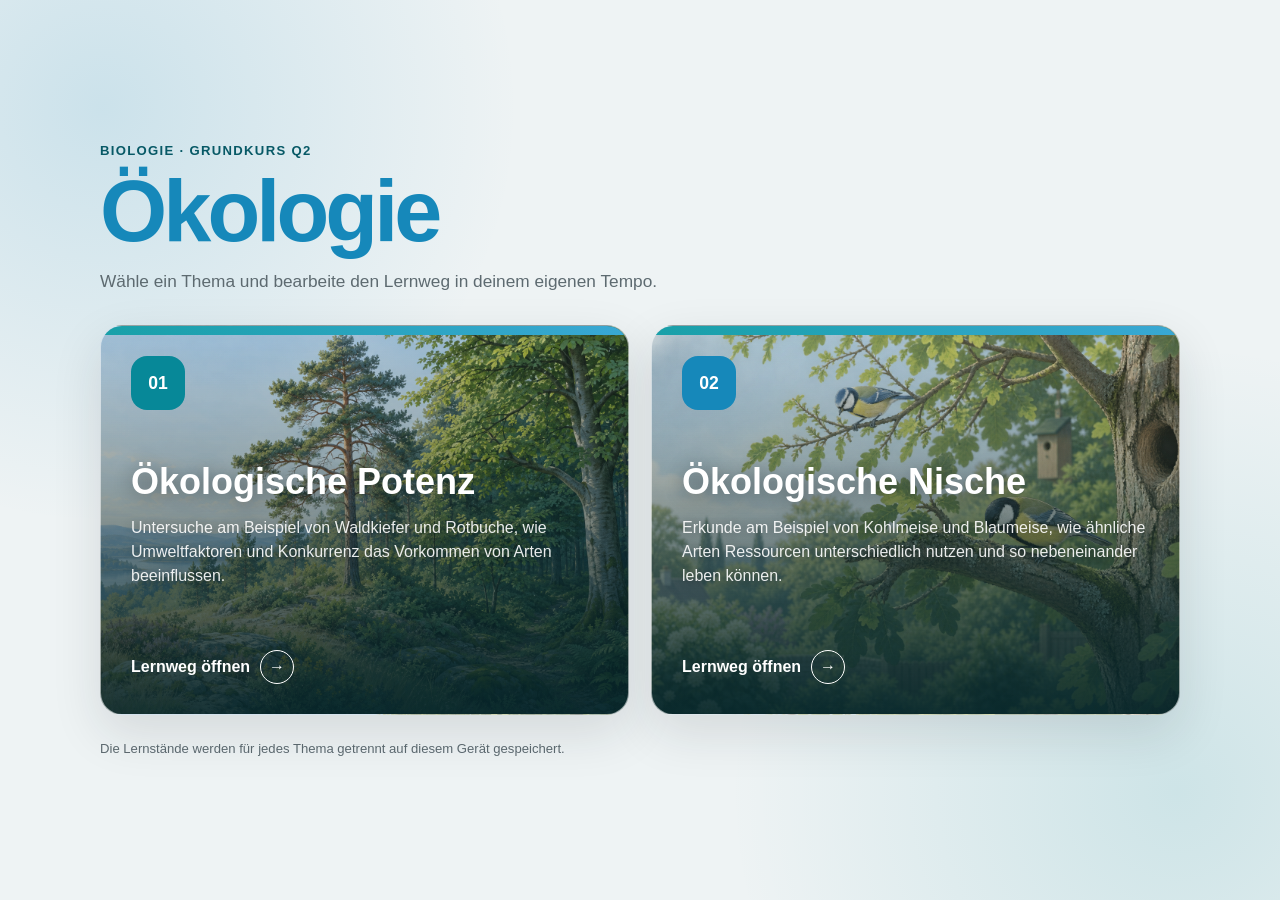
==== index.html @ fa89a808 "v1" ====
<!doctype html>
<html lang="de">
<head>
  <meta charset="utf-8">
  <meta name="viewport" content="width=device-width, initial-scale=1">
  <meta name="description" content="Interaktive Lernprogramme zu ökologischer Potenz und ökologischer Nische für den Biologieunterricht.">
  <title>Ökologie</title>
  <link rel="icon" type="image/svg+xml" href="data:image/svg+xml,%3Csvg xmlns='http://www.w3.org/2000/svg' viewBox='0 0 64 64'%3E%3Crect width='64' height='64' rx='14' fill='%23078898'/%3E%3Cpath d='M15 45c10-4 13-17 17-29 5 12 8 25 17 29H15Z' fill='%23fff'/%3E%3Ccircle cx='46' cy='18' r='6' fill='%231688ba'/%3E%3C/svg%3E">
  <style>
    :root { --ink:#17242a; --muted:#5d6a70; --petrol:#078898; --petrol-dark:#075966; --blue:#1688ba; --line:#d5dfe2; --surface:#fff; --background:#eef3f4; --shadow:0 18px 50px rgba(23,36,42,.12); }
    * { box-sizing:border-box; }
    body { min-height:100vh; margin:0; font-family:Arial,Helvetica,sans-serif; color:var(--ink); background:radial-gradient(circle at 8% 12%,rgba(22,136,186,.16),transparent 26rem),radial-gradient(circle at 92% 88%,rgba(7,136,152,.14),transparent 28rem),var(--background); font-size:16px; line-height:1.5; }
    .skip { position:absolute; left:-9999px; top:12px; z-index:10; padding:10px 14px; color:#fff; background:var(--petrol-dark); border-radius:8px; }
    .skip:focus { left:12px; }
    .page { width:min(1080px,calc(100% - 40px)); min-height:100vh; margin:auto; display:grid; align-content:center; padding:48px 0; }
    header { margin-bottom:30px; }
    .course { margin:0 0 8px; color:var(--petrol-dark); font-size:.82rem; font-weight:700; letter-spacing:.1em; text-transform:uppercase; }
    h1 { margin:0; color:var(--blue); font-size:clamp(2.6rem,8vw,5.4rem); line-height:.98; letter-spacing:-.045em; }
    .intro { max-width:680px; margin:16px 0 0; color:var(--muted); font-size:1.08rem; }
    .modules { display:grid; grid-template-columns:repeat(2,minmax(0,1fr)); gap:22px; }
    .module { position:relative; min-height:390px; padding:30px; overflow:hidden; display:flex; flex-direction:column; color:#fff; text-decoration:none; background-position:center; background-size:cover; border:1px solid rgba(255,255,255,.55); border-radius:22px; box-shadow:var(--shadow); isolation:isolate; transition:transform .2s ease,border-color .2s ease,box-shadow .2s ease; }
    .module:first-child { background-image:linear-gradient(180deg,rgba(5,37,42,.06) 0%,rgba(5,37,42,.32) 38%,rgba(5,37,42,.91) 100%),url("assets/kachel-oekologische-potenz.png"); }
    .module:nth-child(2) { background-image:linear-gradient(180deg,rgba(5,37,42,.05) 0%,rgba(5,37,42,.34) 38%,rgba(5,37,42,.92) 100%),url("assets/kachel-oekologische-nische.png"); }
    .module::before { content:""; position:absolute; inset:0 0 auto; height:9px; z-index:2; background:linear-gradient(90deg,#19a0a8,#39a8d4); }
    .module:hover { transform:translateY(-5px); border-color:#fff; box-shadow:0 26px 62px rgba(23,36,42,.24); }
    .module:focus-visible { outline:4px solid rgba(22,136,186,.28); outline-offset:4px; }
    .number { position:relative; z-index:1; width:54px; height:54px; display:grid; place-items:center; margin-bottom:52px; border-radius:16px; color:#fff; background:var(--petrol); font-size:1.1rem; font-weight:700; }
    .module:nth-child(2) .number { background:var(--blue); }
    .module h2 { position:relative; z-index:1; margin:0; color:#fff; font-size:clamp(1.65rem,3.2vw,2.25rem); line-height:1.12; text-shadow:0 2px 18px rgba(0,0,0,.38); }
    .module p { position:relative; z-index:1; max-width:34rem; margin:13px 0 25px; color:rgba(255,255,255,.9); text-shadow:0 1px 10px rgba(0,0,0,.32); }
    .start { position:relative; z-index:1; margin-top:auto; display:inline-flex; align-items:center; gap:10px; color:#fff; font-weight:700; }
    .arrow { width:34px; height:34px; display:grid; place-items:center; border:1px solid currentColor; border-radius:50%; transition:transform .2s ease,background .2s ease,color .2s ease; }
    .module:hover .arrow { transform:translateX(4px); color:var(--petrol-dark); background:#fff; }
    footer { margin-top:24px; color:var(--muted); font-size:.82rem; }
    @media (max-width:760px) { .page { width:min(100% - 28px,560px); padding:34px 0; align-content:start; } header { margin:22px 0 24px; } .modules { grid-template-columns:1fr; } .module { min-height:280px; padding:25px; } .number { margin-bottom:34px; } }
    @media (prefers-reduced-motion:reduce) { *,*::before,*::after { scroll-behavior:auto!important; transition:none!important; } }
  </style>
</head>
<body>
  <a class="skip" href="#module">Zu den Lernprogrammen</a>
  <main class="page">
    <header>
      <p class="course">Biologie · Grundkurs Q2</p>
      <h1>Ökologie</h1>
      <p class="intro">Wähle ein Thema und bearbeite den Lernweg in deinem eigenen Tempo.</p>
    </header>
    <section class="modules" id="module" aria-label="Lernprogramme">
      <a class="module" href="potenz/index.html">
        <span class="number" aria-hidden="true">01</span>
        <h2>Ökologische Potenz</h2>
        <p>Untersuche am Beispiel von Waldkiefer und Rotbuche, wie Umweltfaktoren und Konkurrenz das Vorkommen von Arten beeinflussen.</p>
        <span class="start">Lernweg öffnen <span class="arrow" aria-hidden="true">→</span></span>
      </a>
      <a class="module" href="nische/index.html">
        <span class="number" aria-hidden="true">02</span>
        <h2>Ökologische Nische</h2>
        <p>Erkunde am Beispiel von Kohlmeise und Blaumeise, wie ähnliche Arten Ressourcen unterschiedlich nutzen und so nebeneinander leben können.</p>
        <span class="start">Lernweg öffnen <span class="arrow" aria-hidden="true">→</span></span>
      </a>
    </section>
    <footer>Die Lernstände werden für jedes Thema getrennt auf diesem Gerät gespeichert.</footer>
  </main>
</body>
</html>
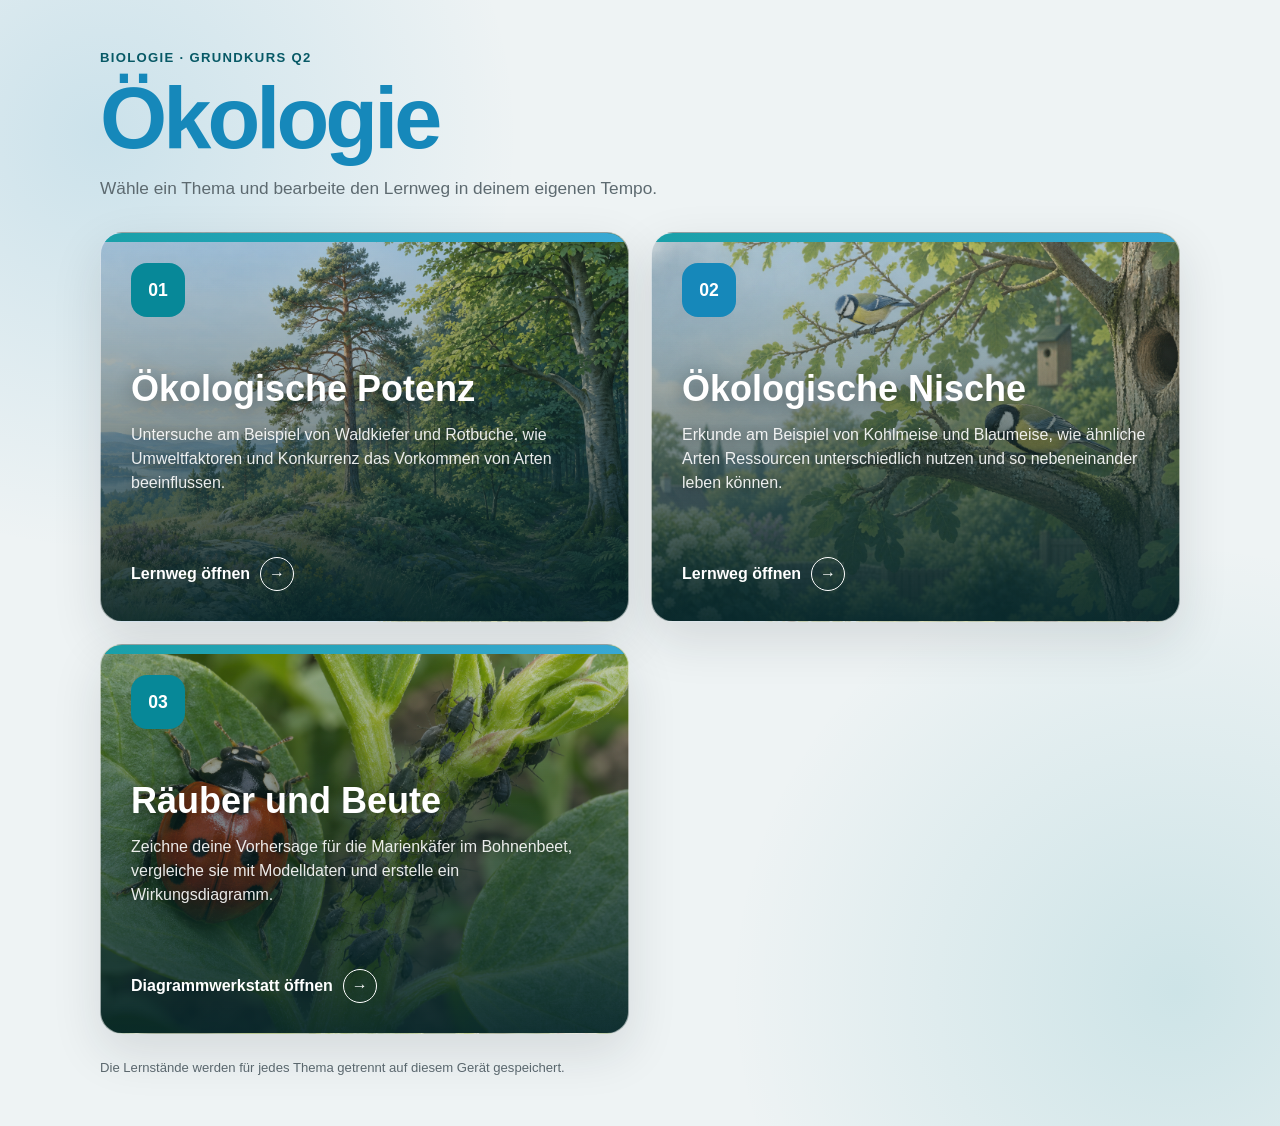
==== commit 65aa4e4e: "Diagrammwerkstatt zu Räuber und Beute im GK-Portal ergänzen" ====
--- a/index.html
+++ b/index.html
@@ -3,7 +3,7 @@
 <head>
   <meta charset="utf-8">
   <meta name="viewport" content="width=device-width, initial-scale=1">
-  <meta name="description" content="Interaktive Lernprogramme zu ökologischer Potenz und ökologischer Nische für den Biologieunterricht.">
+  <meta name="description" content="Interaktive Lernprogramme zu ökologischer Potenz, ökologischer Nische und Räuber-Beute-Beziehungen für den Biologieunterricht.">
   <title>Ökologie</title>
   <link rel="icon" type="image/svg+xml" href="data:image/svg+xml,%3Csvg xmlns='http://www.w3.org/2000/svg' viewBox='0 0 64 64'%3E%3Crect width='64' height='64' rx='14' fill='%23078898'/%3E%3Cpath d='M15 45c10-4 13-17 17-29 5 12 8 25 17 29H15Z' fill='%23fff'/%3E%3Ccircle cx='46' cy='18' r='6' fill='%231688ba'/%3E%3C/svg%3E">
   <style>
@@ -21,6 +21,7 @@
     .module { position:relative; min-height:390px; padding:30px; overflow:hidden; display:flex; flex-direction:column; color:#fff; text-decoration:none; background-position:center; background-size:cover; border:1px solid rgba(255,255,255,.55); border-radius:22px; box-shadow:var(--shadow); isolation:isolate; transition:transform .2s ease,border-color .2s ease,box-shadow .2s ease; }
     .module:first-child { background-image:linear-gradient(180deg,rgba(5,37,42,.06) 0%,rgba(5,37,42,.32) 38%,rgba(5,37,42,.91) 100%),url("assets/kachel-oekologische-potenz.png"); }
     .module:nth-child(2) { background-image:linear-gradient(180deg,rgba(5,37,42,.05) 0%,rgba(5,37,42,.34) 38%,rgba(5,37,42,.92) 100%),url("assets/kachel-oekologische-nische.png"); }
+    .module.bohnenbeet { background-image:linear-gradient(180deg,rgba(5,37,42,.15),rgba(5,37,42,.92)),url("diagrammwerkstatt/bohnentrieb.png"); }
     .module::before { content:""; position:absolute; inset:0 0 auto; height:9px; z-index:2; background:linear-gradient(90deg,#19a0a8,#39a8d4); }
     .module:hover { transform:translateY(-5px); border-color:#fff; box-shadow:0 26px 62px rgba(23,36,42,.24); }
     .module:focus-visible { outline:4px solid rgba(22,136,186,.28); outline-offset:4px; }
@@ -57,6 +58,12 @@
         <p>Erkunde am Beispiel von Kohlmeise und Blaumeise, wie ähnliche Arten Ressourcen unterschiedlich nutzen und so nebeneinander leben können.</p>
         <span class="start">Lernweg öffnen <span class="arrow" aria-hidden="true">→</span></span>
       </a>
+      <a class="module bohnenbeet" href="diagrammwerkstatt/">
+        <span class="number" aria-hidden="true">03</span>
+        <h2>Räuber und Beute</h2>
+        <p>Zeichne deine Vorhersage für die Marienkäfer im Bohnenbeet, vergleiche sie mit Modelldaten und erstelle ein Wirkungsdiagramm.</p>
+        <span class="start">Diagrammwerkstatt öffnen <span class="arrow" aria-hidden="true">→</span></span>
+      </a>
     </section>
     <footer>Die Lernstände werden für jedes Thema getrennt auf diesem Gerät gespeichert.</footer>
   </main>
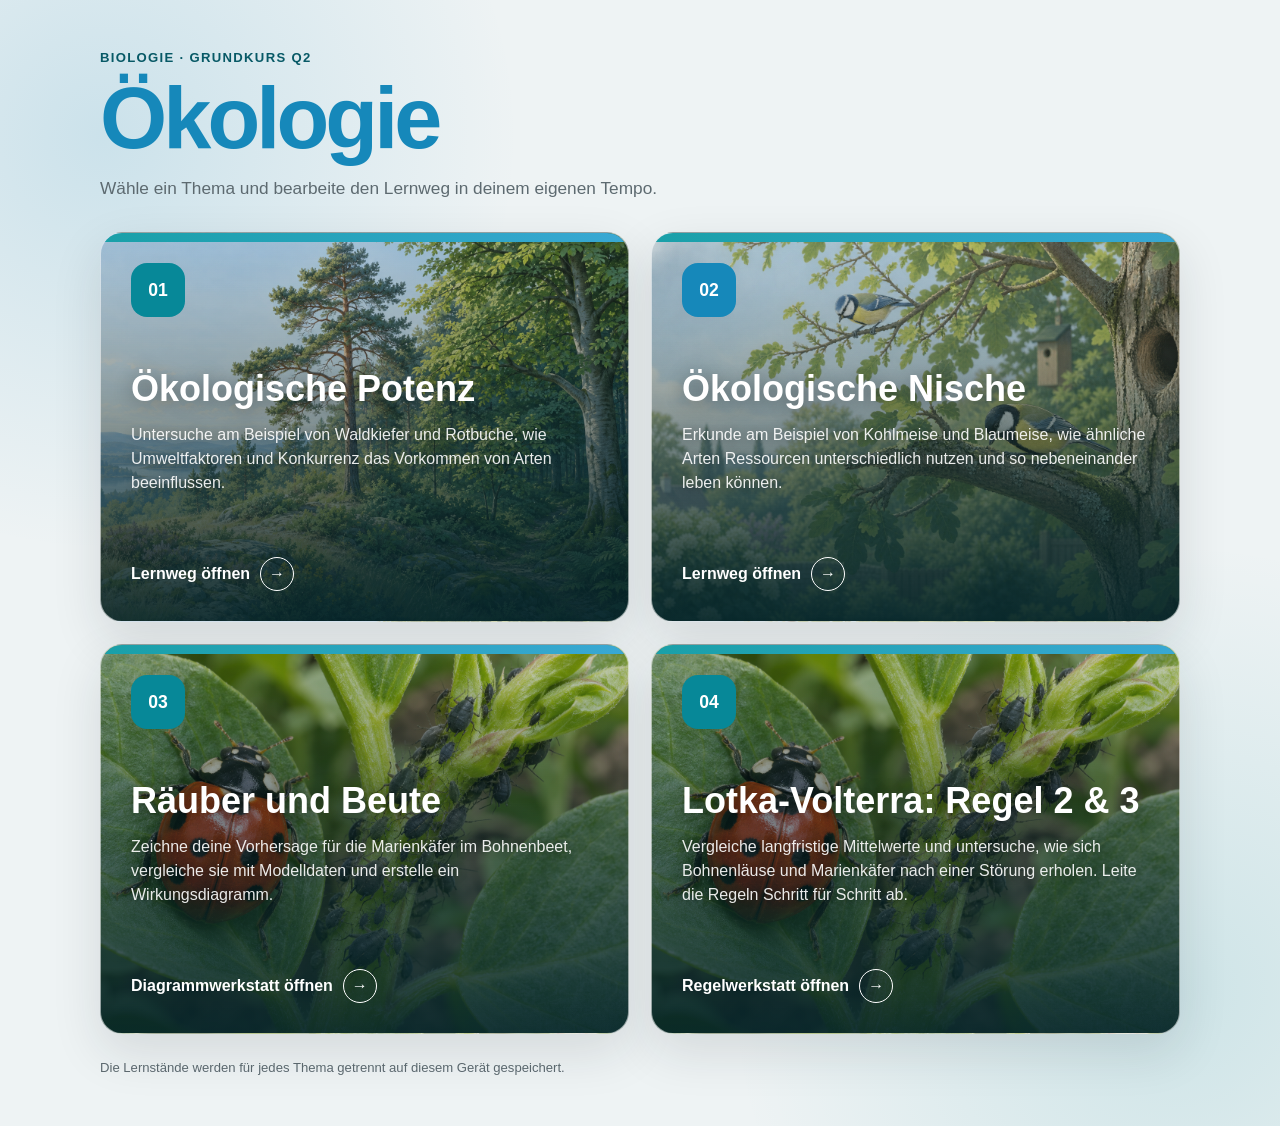
==== commit cfffee7b: "Geführte GK-Regelwerkstatt zu Lotka-Volterra 2 und 3 ergänzen" ====
--- a/index.html
+++ b/index.html
@@ -64,6 +64,12 @@
         <p>Zeichne deine Vorhersage für die Marienkäfer im Bohnenbeet, vergleiche sie mit Modelldaten und erstelle ein Wirkungsdiagramm.</p>
         <span class="start">Diagrammwerkstatt öffnen <span class="arrow" aria-hidden="true">→</span></span>
       </a>
+      <a class="module bohnenbeet" href="regelwerkstatt/">
+        <span class="number" aria-hidden="true">04</span>
+        <h2>Lotka-Volterra: Regel 2 &amp; 3</h2>
+        <p>Vergleiche langfristige Mittelwerte und untersuche, wie sich Bohnenläuse und Marienkäfer nach einer Störung erholen. Leite die Regeln Schritt für Schritt ab.</p>
+        <span class="start">Regelwerkstatt öffnen <span class="arrow" aria-hidden="true">→</span></span>
+      </a>
     </section>
     <footer>Die Lernstände werden für jedes Thema getrennt auf diesem Gerät gespeichert.</footer>
   </main>
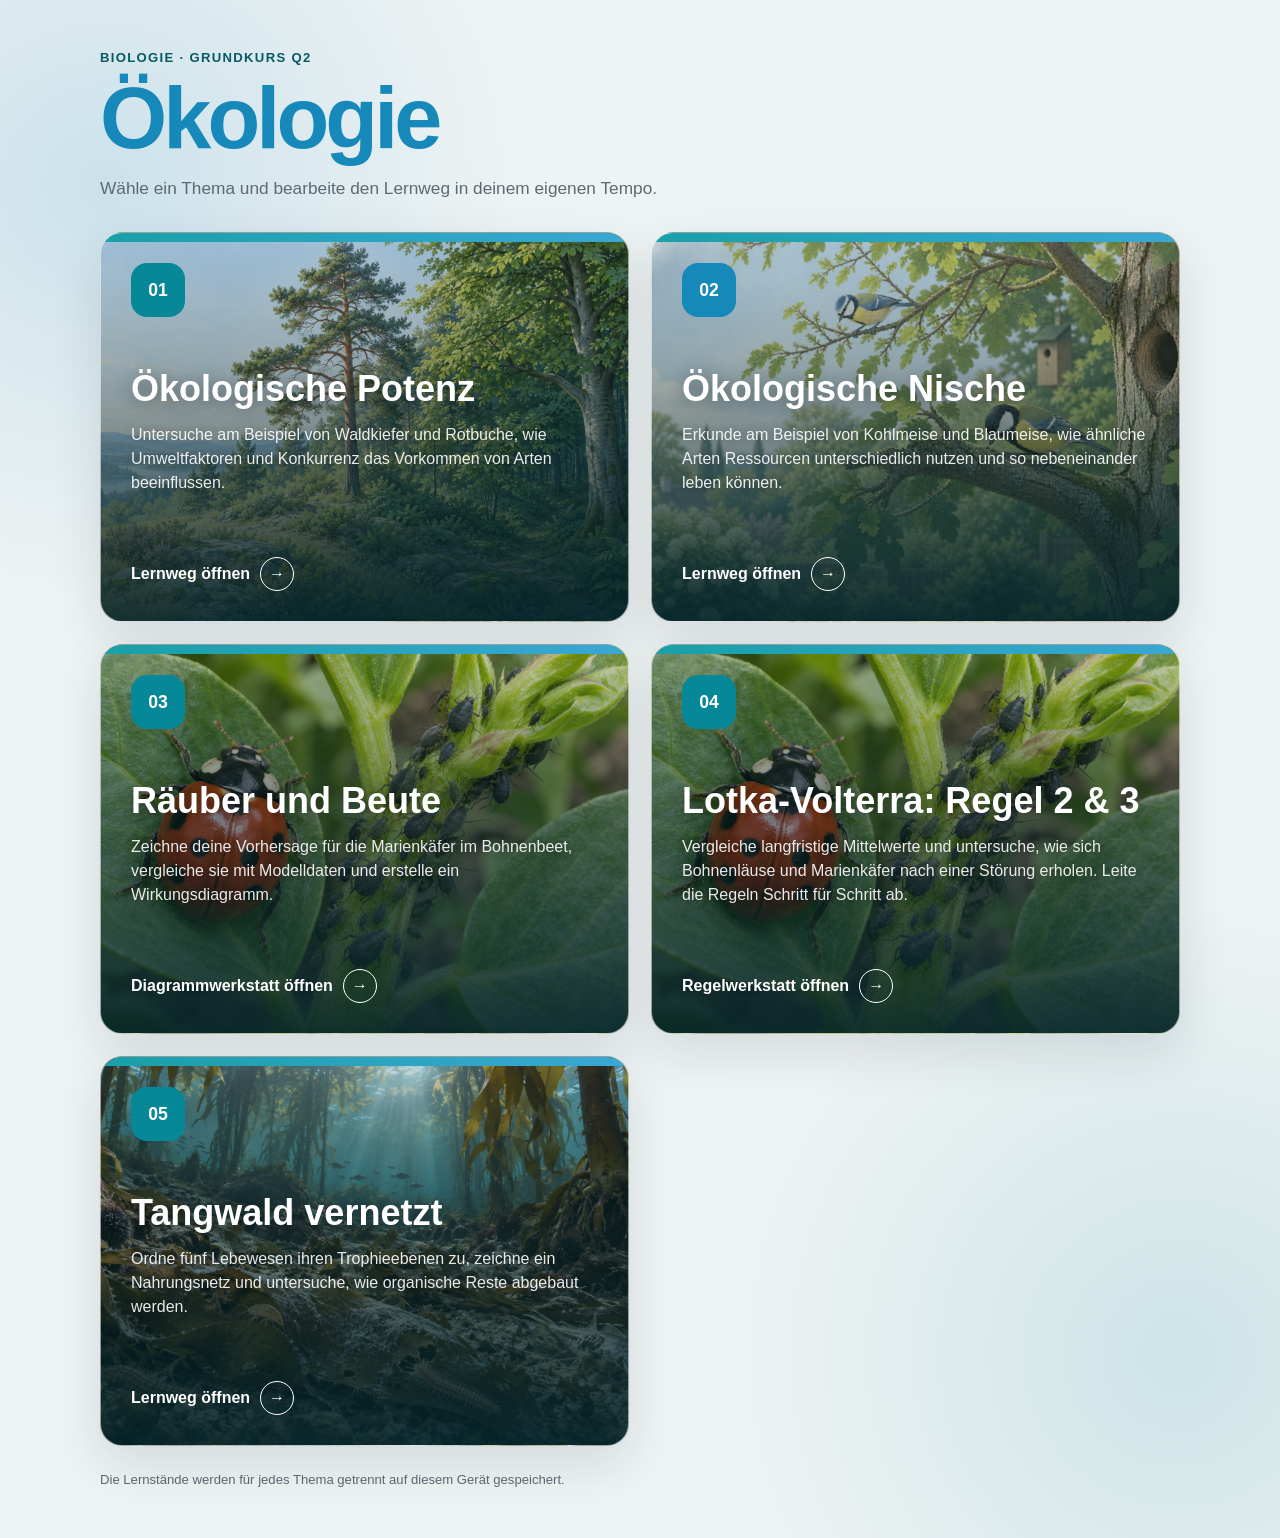
==== commit 76e41e39: "Tangwald vernetzt im GK-Portal ergänzen" ====
--- a/index.html
+++ b/index.html
@@ -3,7 +3,7 @@
 <head>
   <meta charset="utf-8">
   <meta name="viewport" content="width=device-width, initial-scale=1">
-  <meta name="description" content="Interaktive Lernprogramme zu ökologischer Potenz, ökologischer Nische und Räuber-Beute-Beziehungen für den Biologieunterricht.">
+  <meta name="description" content="Interaktive Lernprogramme zu ökologischer Potenz, ökologischer Nische, Räuber-Beute-Beziehungen und Nahrungsnetzen für den Biologieunterricht.">
   <title>Ökologie</title>
   <link rel="icon" type="image/svg+xml" href="data:image/svg+xml,%3Csvg xmlns='http://www.w3.org/2000/svg' viewBox='0 0 64 64'%3E%3Crect width='64' height='64' rx='14' fill='%23078898'/%3E%3Cpath d='M15 45c10-4 13-17 17-29 5 12 8 25 17 29H15Z' fill='%23fff'/%3E%3Ccircle cx='46' cy='18' r='6' fill='%231688ba'/%3E%3C/svg%3E">
   <style>
@@ -22,6 +22,7 @@
     .module:first-child { background-image:linear-gradient(180deg,rgba(5,37,42,.06) 0%,rgba(5,37,42,.32) 38%,rgba(5,37,42,.91) 100%),url("assets/kachel-oekologische-potenz.png"); }
     .module:nth-child(2) { background-image:linear-gradient(180deg,rgba(5,37,42,.05) 0%,rgba(5,37,42,.34) 38%,rgba(5,37,42,.92) 100%),url("assets/kachel-oekologische-nische.png"); }
     .module.bohnenbeet { background-image:linear-gradient(180deg,rgba(5,37,42,.15),rgba(5,37,42,.92)),url("diagrammwerkstatt/bohnentrieb.png"); }
+    .module.tangwald { background-image:linear-gradient(180deg,rgba(5,37,42,.15),rgba(5,37,42,.94)),url("nahrungsnetz/assets/tangwald-detritus.png"); }
     .module::before { content:""; position:absolute; inset:0 0 auto; height:9px; z-index:2; background:linear-gradient(90deg,#19a0a8,#39a8d4); }
     .module:hover { transform:translateY(-5px); border-color:#fff; box-shadow:0 26px 62px rgba(23,36,42,.24); }
     .module:focus-visible { outline:4px solid rgba(22,136,186,.28); outline-offset:4px; }
@@ -70,6 +71,12 @@
         <p>Vergleiche langfristige Mittelwerte und untersuche, wie sich Bohnenläuse und Marienkäfer nach einer Störung erholen. Leite die Regeln Schritt für Schritt ab.</p>
         <span class="start">Regelwerkstatt öffnen <span class="arrow" aria-hidden="true">→</span></span>
       </a>
+      <a class="module tangwald" href="nahrungsnetz/">
+        <span class="number" aria-hidden="true">05</span>
+        <h2>Tangwald vernetzt</h2>
+        <p>Ordne fünf Lebewesen ihren Trophieebenen zu, zeichne ein Nahrungsnetz und untersuche, wie organische Reste abgebaut werden.</p>
+        <span class="start">Lernweg öffnen <span class="arrow" aria-hidden="true">→</span></span>
+      </a>
     </section>
     <footer>Die Lernstände werden für jedes Thema getrennt auf diesem Gerät gespeichert.</footer>
   </main>
